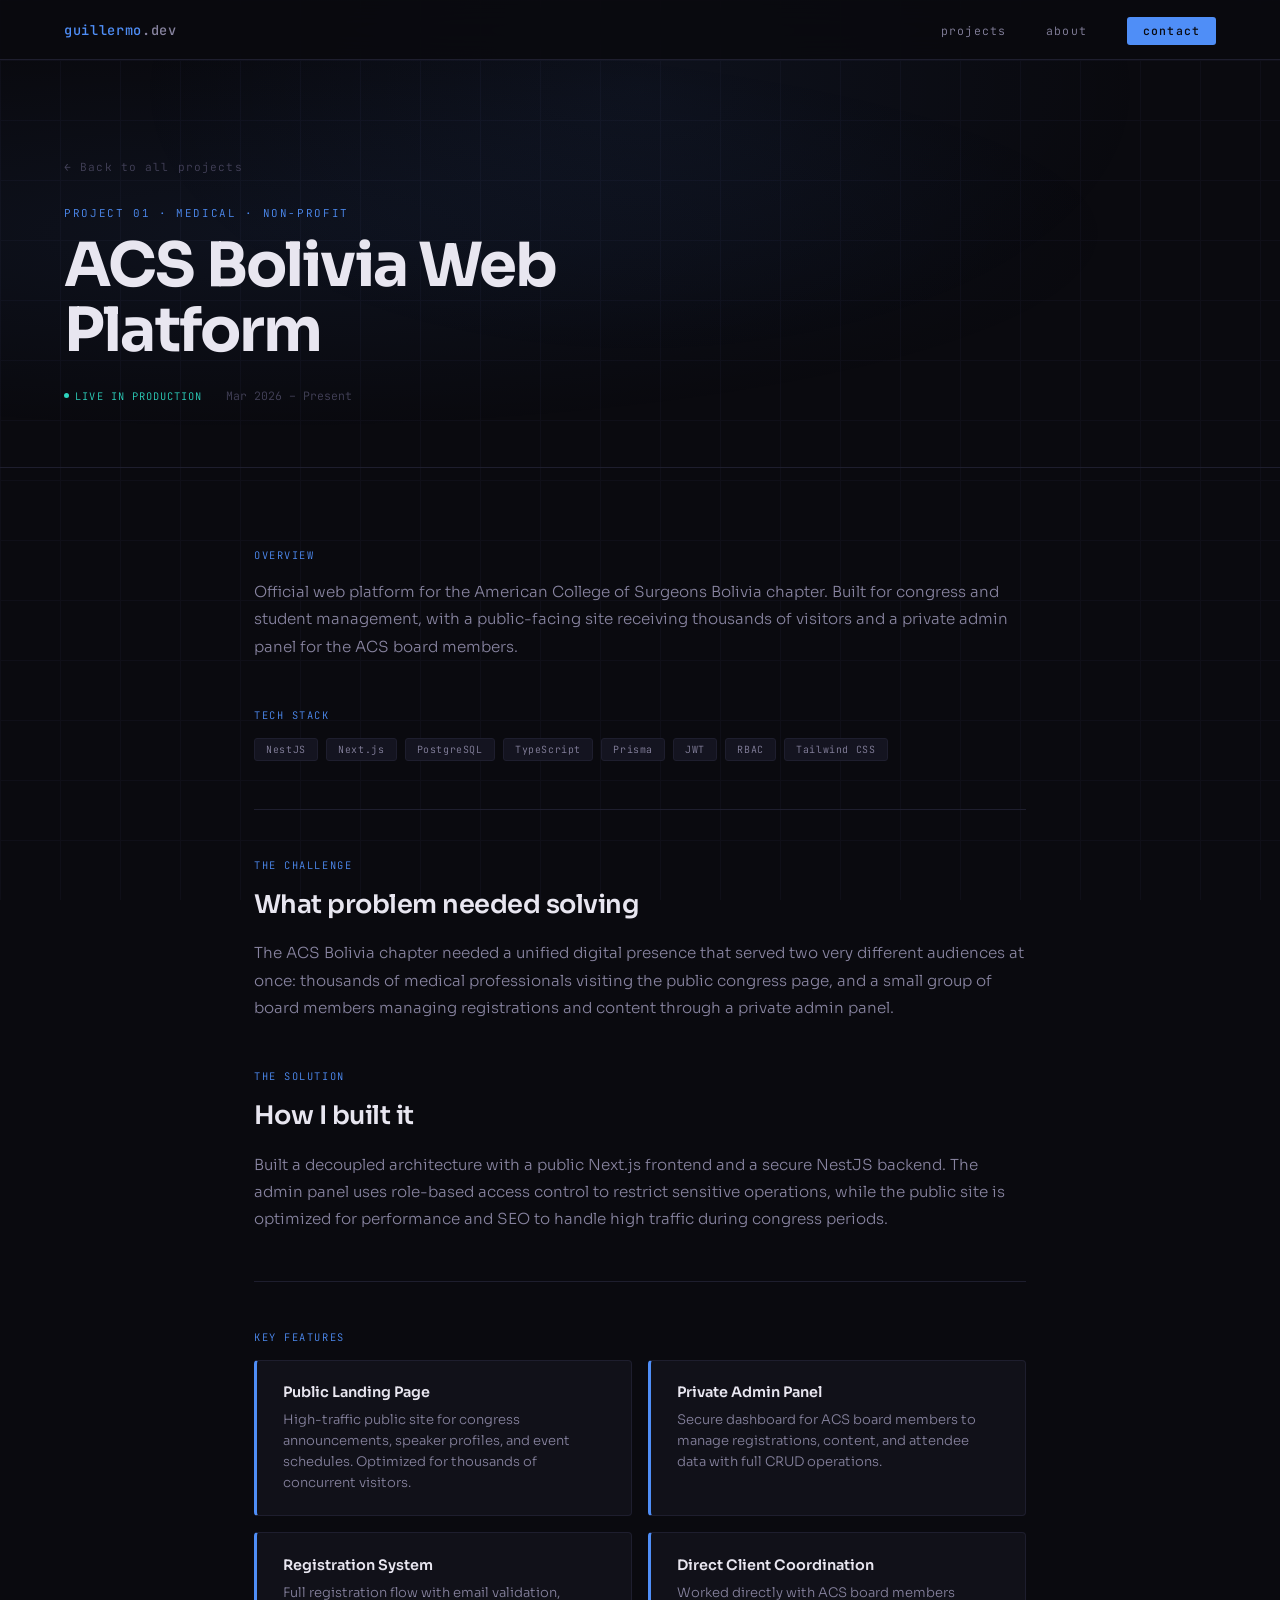
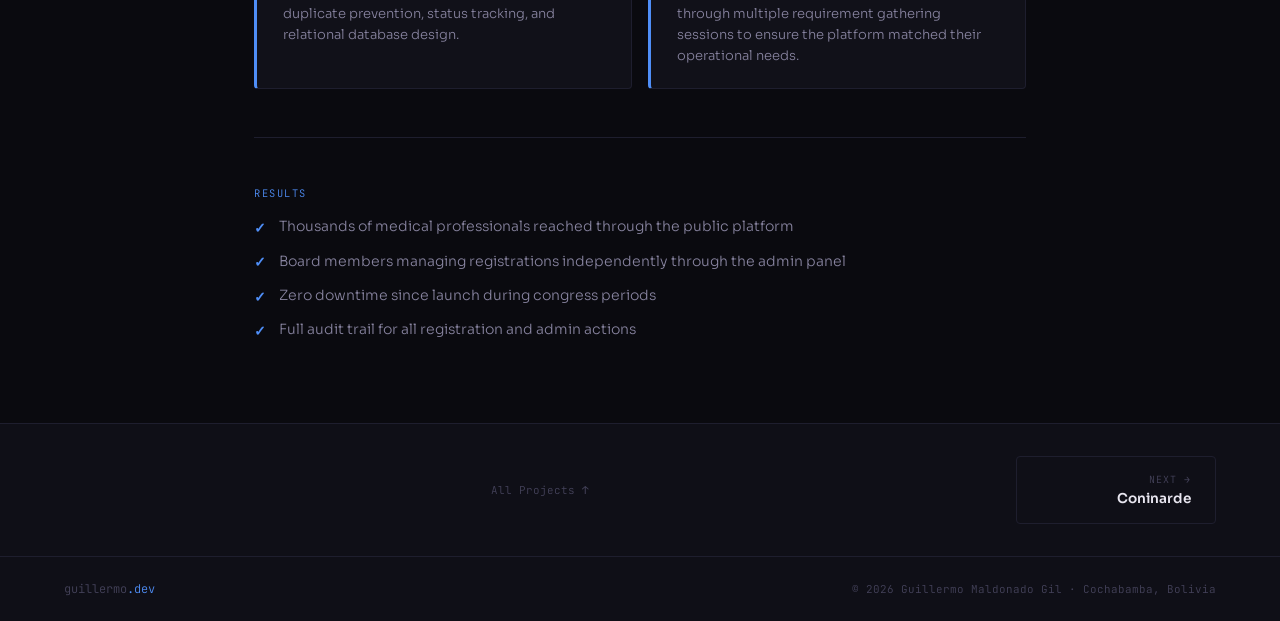
==== acs-bolivia.html @ 1a5e3084 "portafolio" ====
<!DOCTYPE html>
<html lang="en">
<head>
<meta charset="UTF-8"/>
<meta name="viewport" content="width=device-width, initial-scale=1.0"/>
<title>ACS Bolivia Web Platform — Guillermo Maldonado</title>
<link rel="preconnect" href="https://fonts.googleapis.com">
<link href="https://fonts.googleapis.com/css2?family=Sora:wght@300;400;600;700&family=JetBrains+Mono:wght@300;400;500&display=swap" rel="stylesheet">
<link rel="stylesheet" href="shared.css">
<style>
  .project-hero {
    min-height: 52vh;
    display: flex;
    align-items: flex-end;
    padding: 8rem 4rem 4rem;
    position: relative;
    z-index: 1;
    border-bottom: 1px solid var(--border);
  }
  .hero-glow {
    position: absolute;
    top: 0; left: 0; right: 0; bottom: 0;
    background: radial-gradient(ellipse at 20% 50%, #4F8EF710 0%, transparent 60%);
    pointer-events: none;
  }
  .back-link {
    display: inline-flex;
    align-items: center;
    gap: 0.5rem;
    font-family: 'JetBrains Mono', monospace;
    font-size: 0.7rem;
    letter-spacing: 0.1em;
    color: var(--text-dim);
    text-decoration: none;
    margin-bottom: 2rem;
    transition: color 0.2s;
  }
  .back-link:hover { color: var(--accent); }
  .hero-eyebrow {
    font-family: 'JetBrains Mono', monospace;
    font-size: 0.68rem;
    letter-spacing: 0.15em;
    text-transform: uppercase;
    color: #4F8EF7;
    margin-bottom: 0.8rem;
  }
  .hero-title {
    font-size: clamp(2rem, 5vw, 3.8rem);
    font-weight: 700;
    letter-spacing: -0.03em;
    line-height: 1.08;
    color: var(--text);
    margin-bottom: 1.5rem;
    max-width: 720px;
  }
  .hero-meta {
    display: flex;
    align-items: center;
    gap: 1.5rem;
    flex-wrap: wrap;
  }
  .hero-period {
    font-family: 'JetBrains Mono', monospace;
    font-size: 0.72rem;
    color: var(--text-dim);
  }
  .thesis-badge {
    font-family: 'JetBrains Mono', monospace;
    font-size: 0.65rem;
    letter-spacing: 0.1em;
    color: #F5C842;
    background: rgba(245,200,66,0.08);
    border: 1px solid rgba(245,200,66,0.2);
    padding: 0.25rem 0.7rem;
    border-radius: 3px;
  }

  /* content */
  .content {
    max-width: 900px;
    margin: 0 auto;
    padding: 5rem 4rem;
    position: relative;
    z-index: 1;
  }

  .section-label {
    font-family: 'JetBrains Mono', monospace;
    font-size: 0.65rem;
    letter-spacing: 0.15em;
    text-transform: uppercase;
    color: #4F8EF7;
    margin-bottom: 1rem;
  }

  .section-title {
    font-size: 1.6rem;
    font-weight: 600;
    letter-spacing: -0.02em;
    color: var(--text);
    margin-bottom: 1.2rem;
  }

  .section-text {
    font-size: 0.95rem;
    color: var(--text-mid);
    line-height: 1.8;
    margin-bottom: 3rem;
  }

  .divider {
    border: none;
    border-top: 1px solid var(--border);
    margin: 3rem 0;
  }

  /* tech stack */
  .tech-stack {
    display: flex;
    flex-wrap: wrap;
    gap: 0.5rem;
    margin-bottom: 3rem;
  }

  /* feature cards */
  .feat-grid {
    display: grid;
    grid-template-columns: 1fr 1fr;
    gap: 1rem;
    margin-bottom: 3rem;
  }
  .feat-card {
    background: var(--bg-card);
    border: 1px solid var(--border);
    border-left: 3px solid #4F8EF7;
    border-radius: 4px;
    padding: 1.4rem 1.6rem;
    transition: border-color 0.2s;
  }
  .feat-card:hover { border-color: #4F8EF7; }
  .feat-title {
    font-weight: 600;
    font-size: 0.9rem;
    color: var(--text);
    margin-bottom: 0.5rem;
  }
  .feat-desc {
    font-size: 0.82rem;
    color: var(--text-mid);
    line-height: 1.6;
  }

  /* results */
  .results-list { display: flex; flex-direction: column; gap: 0.7rem; }
  .result-item {
    display: flex;
    align-items: flex-start;
    gap: 0.8rem;
    font-size: 0.88rem;
    color: var(--text-mid);
    line-height: 1.5;
  }
  .result-check {
    color: #4F8EF7;
    font-weight: 600;
    font-size: 0.9rem;
    flex-shrink: 0;
    margin-top: 0.1rem;
  }

  /* nav between projects */
  .project-nav {
    display: flex;
    justify-content: space-between;
    align-items: center;
    padding: 2rem 4rem;
    border-top: 1px solid var(--border);
    background: var(--bg-2);
    position: relative;
    z-index: 1;
  }
  .proj-nav-link {
    display: flex;
    flex-direction: column;
    gap: 0.3rem;
    text-decoration: none;
    padding: 1rem 1.5rem;
    border: 1px solid var(--border);
    border-radius: 4px;
    transition: border-color 0.2s, background 0.2s;
    min-width: 200px;
  }
  .proj-nav-link:hover { border-color: var(--accent); background: var(--bg-card); }
  .proj-nav-label {
    font-family: 'JetBrains Mono', monospace;
    font-size: 0.62rem;
    letter-spacing: 0.1em;
    color: var(--text-dim);
    text-transform: uppercase;
  }
  .proj-nav-title {
    font-size: 0.85rem;
    font-weight: 600;
    color: var(--text);
  }
  .proj-nav-link.right { text-align: right; }
  .proj-nav-center {
    font-family: 'JetBrains Mono', monospace;
    font-size: 0.68rem;
    color: var(--text-dim);
    text-decoration: none;
    transition: color 0.2s;
  }
  .proj-nav-center:hover { color: var(--accent); }

  @media (max-width: 900px) {
    .project-hero { padding: 6rem 1.5rem 3rem; }
    .content { padding: 3rem 1.5rem; }
    .feat-grid { grid-template-columns: 1fr; }
    .project-nav { padding: 1.5rem; flex-wrap: wrap; gap: 1rem; }
    .proj-nav-link { min-width: 140px; }
  }
</style>
</head>
<body>

<nav>
  <a href="index.html" class="nav-logo">guillermo<span>.dev</span></a>
  <ul class="nav-links">
    <li><a href="index.html#projects">projects</a></li>
    <li><a href="index.html#about">about</a></li>
    <li><a href="index.html#contact" class="nav-cta">contact</a></li>
  </ul>
</nav>

<div class="project-hero">
  <div class="hero-glow"></div>
  <div style="position:relative;z-index:1;width:100%;">
    <a href="index.html#projects" class="back-link">← Back to all projects</a>
    <div class="hero-eyebrow">PROJECT 01  ·  Medical · Non-Profit</div>
    <h1 class="hero-title">ACS Bolivia Web Platform</h1>
    <div class="hero-meta">
      <span class="live-badge"><span class="live-dot"></span>Live in production</span>
      <span class="hero-period">Mar 2026 – Present</span>
    </div>
  </div>
</div>

<div class="content">

  <div class="section-label">Overview</div>
  <p class="section-text">Official web platform for the American College of Surgeons Bolivia chapter. Built for congress and student management, with a public-facing site receiving thousands of visitors and a private admin panel for the ACS board members.</p>

  <div class="section-label">Tech Stack</div>
  <div class="tech-stack"><span class="tech-tag">NestJS</span><span class="tech-tag">Next.js</span><span class="tech-tag">PostgreSQL</span><span class="tech-tag">TypeScript</span><span class="tech-tag">Prisma</span><span class="tech-tag">JWT</span><span class="tech-tag">RBAC</span><span class="tech-tag">Tailwind CSS</span></div>

  <hr class="divider">

  <div class="section-label">The Challenge</div>
  <h2 class="section-title">What problem needed solving</h2>
  <p class="section-text">The ACS Bolivia chapter needed a unified digital presence that served two very different audiences at once: thousands of medical professionals visiting the public congress page, and a small group of board members managing registrations and content through a private admin panel.</p>

  <div class="section-label">The Solution</div>
  <h2 class="section-title">How I built it</h2>
  <p class="section-text">Built a decoupled architecture with a public Next.js frontend and a secure NestJS backend. The admin panel uses role-based access control to restrict sensitive operations, while the public site is optimized for performance and SEO to handle high traffic during congress periods.</p>

  <hr class="divider">

  <div class="section-label">Key Features</div>
  <div class="feat-grid">
    <div class="feat-card">
      <div class="feat-title">Public Landing Page</div>
      <div class="feat-desc">High-traffic public site for congress announcements, speaker profiles, and event schedules. Optimized for thousands of concurrent visitors.</div>
    </div>
    <div class="feat-card">
      <div class="feat-title">Private Admin Panel</div>
      <div class="feat-desc">Secure dashboard for ACS board members to manage registrations, content, and attendee data with full CRUD operations.</div>
    </div>
    <div class="feat-card">
      <div class="feat-title">Registration System</div>
      <div class="feat-desc">Full registration flow with email validation, duplicate prevention, status tracking, and relational database design.</div>
    </div>
    <div class="feat-card">
      <div class="feat-title">Direct Client Coordination</div>
      <div class="feat-desc">Worked directly with ACS board members through multiple requirement gathering sessions to ensure the platform matched their operational needs.</div>
    </div></div>

  <hr class="divider">

  <div class="section-label">Results</div>
  <div class="results-list">
    <div class="result-item">
      <span class="result-check">✓</span>
      <span>Thousands of medical professionals reached through the public platform</span>
    </div>
    <div class="result-item">
      <span class="result-check">✓</span>
      <span>Board members managing registrations independently through the admin panel</span>
    </div>
    <div class="result-item">
      <span class="result-check">✓</span>
      <span>Zero downtime since launch during congress periods</span>
    </div>
    <div class="result-item">
      <span class="result-check">✓</span>
      <span>Full audit trail for all registration and admin actions</span>
    </div></div>

</div>

<!-- project navigation -->
<div class="project-nav">
  <div></div>

  <a href="index.html#projects" class="proj-nav-center">All Projects ↑</a>

  <a href="coninarde.html" class="proj-nav-link right">
    <span class="proj-nav-label">Next →</span>
    <span class="proj-nav-title">Coninarde</span>
  </a>
</div>

<footer>
  <span class="footer-logo">guillermo<span>.dev</span></span>
  <span class="footer-copy">© 2026 Guillermo Maldonado Gil · Cochabamba, Bolivia</span>
</footer>

</body>
</html>
---- shared.css ----
@import url('https://fonts.googleapis.com/css2?family=Sora:wght@300;400;600;700&family=JetBrains+Mono:wght@300;400;500&display=swap');

:root {
  --bg:        #0A0A0F;
  --bg-2:      #0F0F17;
  --bg-3:      #141420;
  --bg-card:   #111119;
  --border:    #1E1E2E;
  --border-2:  #2A2A3E;
  --accent:    #4F8EF7;
  --accent-2:  #7B5EA7;
  --accent-3:  #2DD4BF;
  --text:      #E8E6F0;
  --text-mid:  #8884A0;
  --text-dim:  #44425A;
}

*, *::before, *::after { box-sizing: border-box; margin: 0; padding: 0; }
html { scroll-behavior: smooth; }

body {
  background: var(--bg);
  color: var(--text);
  font-family: 'Sora', sans-serif;
  font-weight: 300;
  overflow-x: hidden;
}

body::before {
  content: '';
  position: fixed;
  inset: 0;
  background-image:
    linear-gradient(var(--border) 1px, transparent 1px),
    linear-gradient(90deg, var(--border) 1px, transparent 1px);
  background-size: 60px 60px;
  opacity: 0.3;
  pointer-events: none;
  z-index: 0;
}

body::after {
  content: '';
  position: fixed;
  top: -20vh; left: 50%;
  transform: translateX(-50%);
  width: 80vw; height: 60vh;
  background: radial-gradient(ellipse, rgba(79,142,247,0.06) 0%, transparent 70%);
  pointer-events: none;
  z-index: 0;
}

nav {
  position: fixed;
  top: 0; left: 0; right: 0;
  z-index: 100;
  display: flex;
  justify-content: space-between;
  align-items: center;
  padding: 1.2rem 4rem;
  background: rgba(10,10,15,0.85);
  backdrop-filter: blur(20px);
  border-bottom: 1px solid var(--border);
}

.nav-logo {
  font-family: 'JetBrains Mono', monospace;
  font-size: 0.85rem;
  font-weight: 500;
  color: var(--accent);
  text-decoration: none;
  letter-spacing: 0.05em;
}
.nav-logo span { color: var(--text-mid); }

.nav-links { display: flex; gap: 2.5rem; list-style: none; align-items: center; }
.nav-links a {
  font-family: 'JetBrains Mono', monospace;
  font-size: 0.72rem;
  letter-spacing: 0.1em;
  color: var(--text-mid);
  text-decoration: none;
  transition: color 0.2s;
}
.nav-links a:hover { color: var(--accent); }
.nav-cta {
  background: var(--accent) !important;
  color: var(--bg) !important;
  padding: 0.4rem 1rem;
  border-radius: 3px;
  font-weight: 500 !important;
}

.btn {
  display: inline-flex;
  align-items: center;
  gap: 0.5rem;
  padding: 0.65rem 1.5rem;
  border-radius: 3px;
  font-family: 'JetBrains Mono', monospace;
  font-size: 0.72rem;
  letter-spacing: 0.08em;
  text-decoration: none;
  transition: all 0.2s;
  cursor: pointer;
  border: none;
}
.btn-primary { background: var(--accent); color: var(--bg); font-weight: 500; }
.btn-primary:hover { background: #6BA3FF; transform: translateY(-2px); }
.btn-ghost { border: 1px solid var(--border-2); color: var(--text-mid); background: transparent; }
.btn-ghost:hover { border-color: var(--accent); color: var(--accent); transform: translateY(-2px); }

.live-badge {
  display: inline-flex;
  align-items: center;
  gap: 0.4rem;
  font-family: 'JetBrains Mono', monospace;
  font-size: 0.65rem;
  letter-spacing: 0.1em;
  text-transform: uppercase;
  color: var(--accent-3);
}
.live-dot {
  width: 5px; height: 5px;
  border-radius: 50%;
  background: var(--accent-3);
  animation: pulse 2s infinite;
}
.tech-tag {
  font-family: 'JetBrains Mono', monospace;
  font-size: 0.62rem;
  letter-spacing: 0.06em;
  color: var(--text-mid);
  background: var(--bg-3);
  border: 1px solid var(--border);
  padding: 0.25rem 0.7rem;
  border-radius: 3px;
}

footer {
  background: var(--bg-2);
  border-top: 1px solid var(--border);
  padding: 1.5rem 4rem;
  display: flex;
  justify-content: space-between;
  align-items: center;
  position: relative;
  z-index: 1;
}
.footer-logo { font-family: 'JetBrains Mono', monospace; font-size: 0.75rem; color: var(--text-dim); }
.footer-logo span { color: var(--accent); }
.footer-copy { font-family: 'JetBrains Mono', monospace; font-size: 0.68rem; color: var(--text-dim); }

@keyframes fadeUp {
  from { opacity: 0; transform: translateY(20px); }
  to   { opacity: 1; transform: translateY(0); }
}
@keyframes pulse {
  0%, 100% { opacity: 1; }
  50% { opacity: 0.3; }
}

@media (max-width: 900px) {
  nav { padding: 1rem 1.5rem; }
  .nav-links { display: none; }
  footer { padding: 1.2rem 1.5rem; flex-direction: column; gap: 0.5rem; }
}
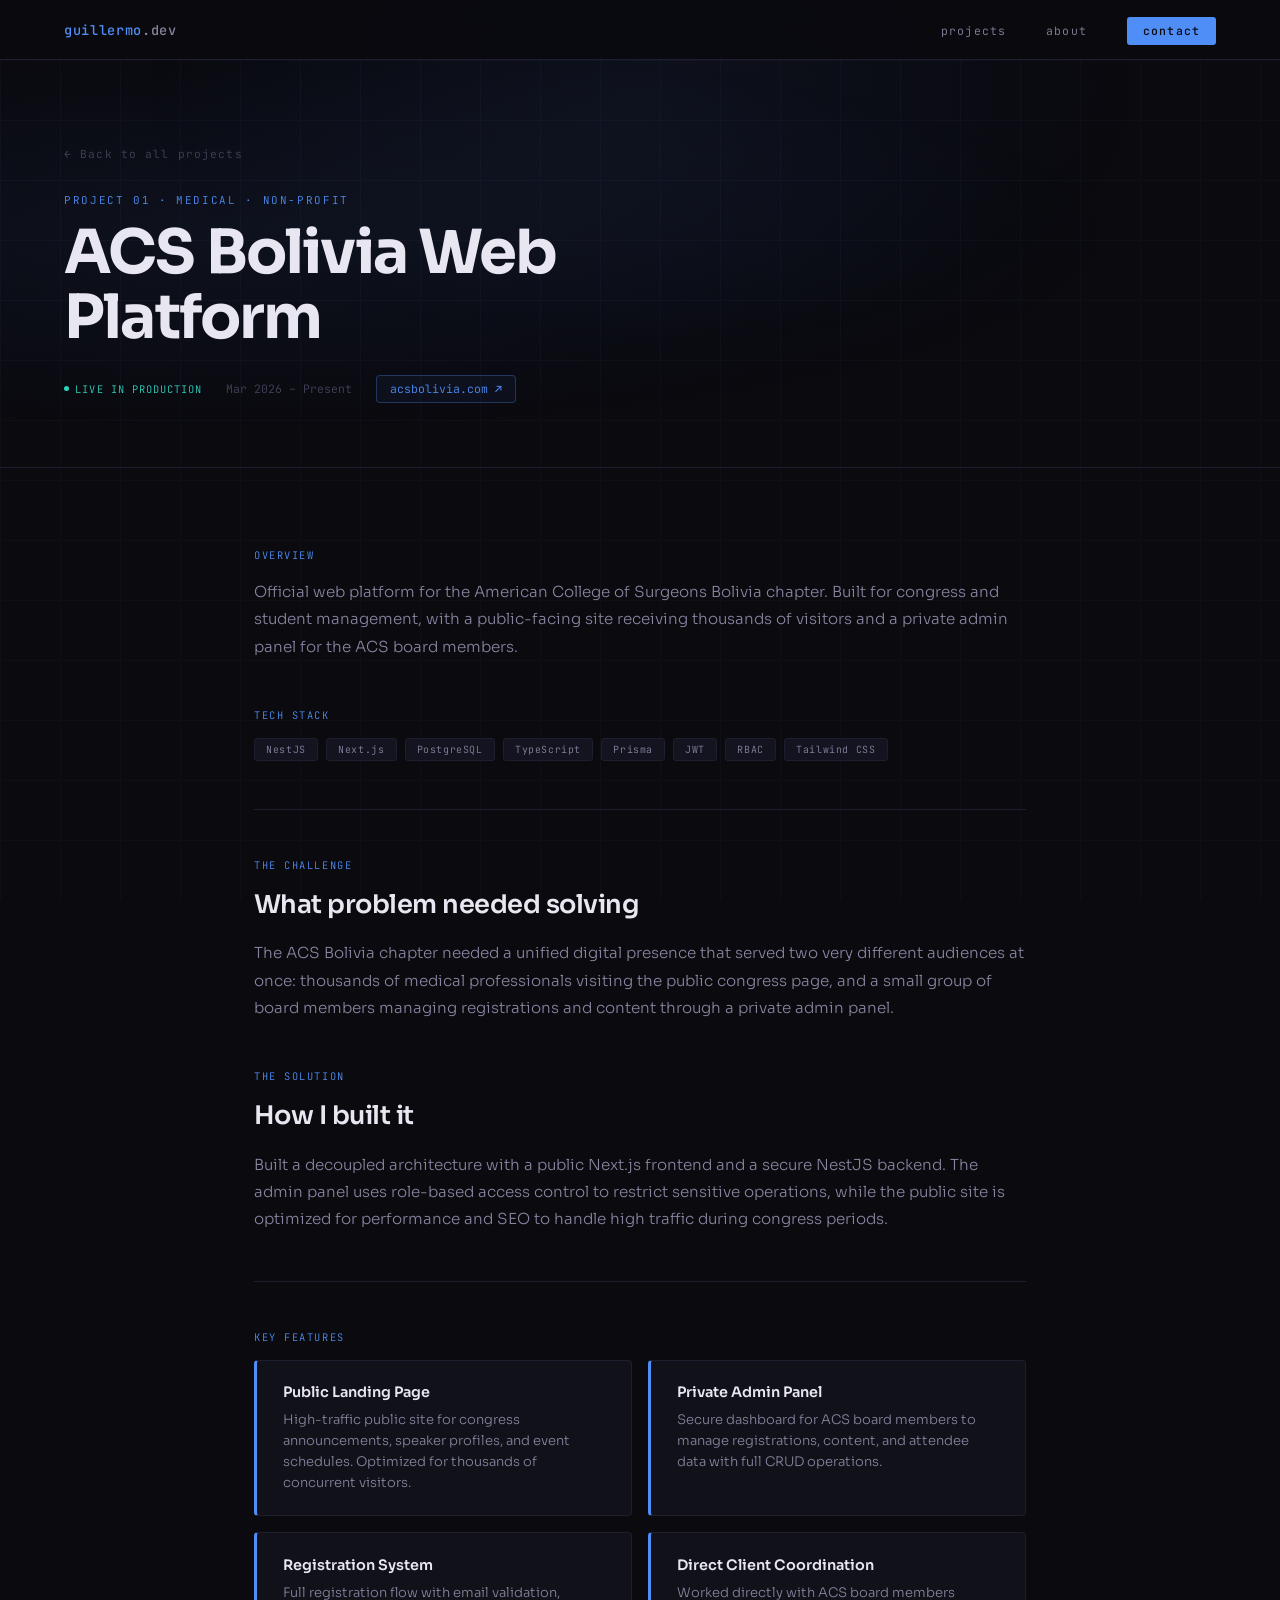
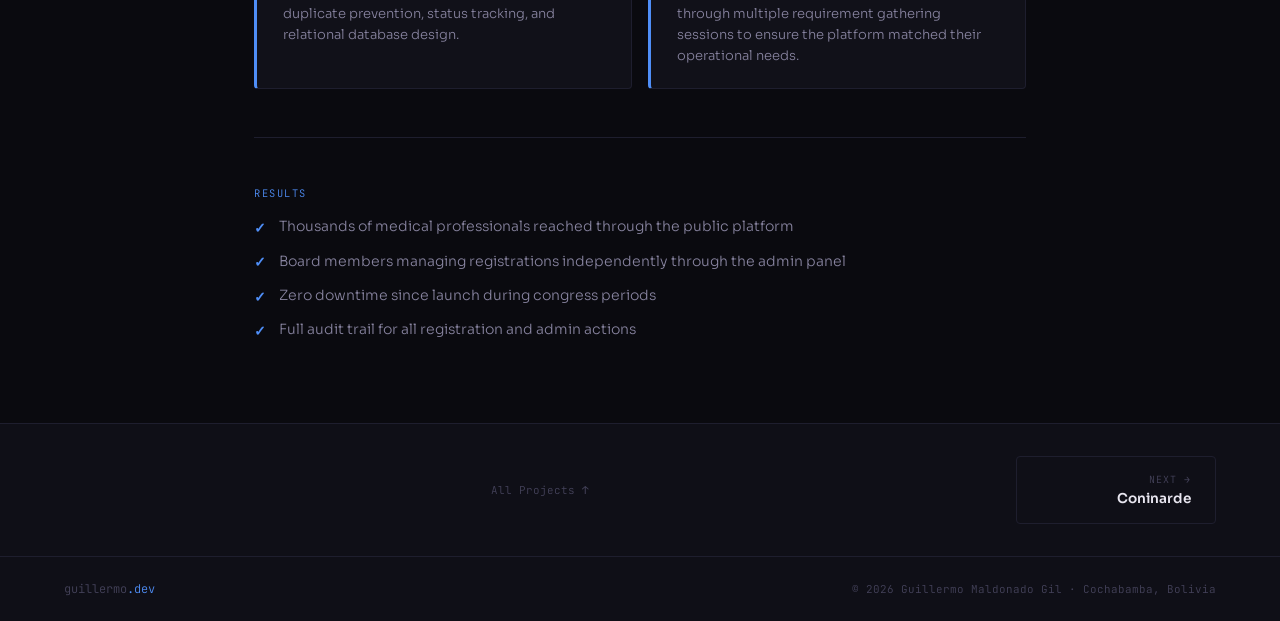
==== commit 77996c5b: "Fix/ responisve design" ====
--- a/acs-bolivia.html
+++ b/acs-bolivia.html
@@ -64,6 +64,28 @@
     font-size: 0.72rem;
     color: var(--text-dim);
   }
+  
+  /* Nuevo estilo para el enlace del sitio */
+  .site-link {
+    font-family: 'JetBrains Mono', monospace;
+    font-size: 0.72rem;
+    color: #4F8EF7;
+    text-decoration: none;
+    padding: 0.35rem 0.8rem;
+    border: 1px solid rgba(79, 142, 247, 0.3);
+    border-radius: 4px;
+    background: rgba(79, 142, 247, 0.05);
+    transition: all 0.2s ease;
+    display: inline-flex;
+    align-items: center;
+    gap: 0.4rem;
+  }
+  .site-link:hover {
+    background: rgba(79, 142, 247, 0.15);
+    border-color: #4F8EF7;
+    transform: translateY(-2px);
+  }
+
   .thesis-badge {
     font-family: 'JetBrains Mono', monospace;
     font-size: 0.65rem;
@@ -213,12 +235,46 @@
   }
   .proj-nav-center:hover { color: var(--accent); }
 
+  /* --- TABLET BREAKPOINT (hasta 900px) --- */
   @media (max-width: 900px) {
-    .project-hero { padding: 6rem 1.5rem 3rem; }
-    .content { padding: 3rem 1.5rem; }
+    .project-hero { padding: 6rem 2rem 3rem; }
+    .content { padding: 3rem 2rem; }
     .feat-grid { grid-template-columns: 1fr; }
-    .project-nav { padding: 1.5rem; flex-wrap: wrap; gap: 1rem; }
+    .project-nav { padding: 2rem; gap: 1rem; }
     .proj-nav-link { min-width: 140px; }
+  }
+
+  /* --- MOBILE BREAKPOINT (hasta 600px) --- */
+  @media (max-width: 600px) {
+    .project-hero { padding: 5rem 1.5rem 2rem; }
+    .content { padding: 2rem 1.5rem; }
+    
+    .hero-meta { 
+      flex-direction: column; 
+      align-items: flex-start; 
+      gap: 0.8rem; 
+    }
+
+    .project-nav { 
+      flex-direction: column; 
+      justify-content: center; 
+      align-items: center;
+      text-align: center;
+      gap: 1.5rem; 
+    }
+    
+    .project-nav div:first-child { 
+      display: none; 
+    }
+    
+    .proj-nav-link { 
+      width: 100%; 
+      align-items: center;
+      text-align: center; 
+    }
+    .proj-nav-link.right { 
+      text-align: center; 
+    }
   }
 </style>
 </head>
@@ -242,6 +298,8 @@
     <div class="hero-meta">
       <span class="live-badge"><span class="live-dot"></span>Live in production</span>
       <span class="hero-period">Mar 2026 – Present</span>
+      <!-- Nuevo botón de enlace implementado aquí -->
+      <a href="https://acsbolivia.com" target="_blank" rel="noopener noreferrer" class="site-link">acsbolivia.com ↗</a>
     </div>
   </div>
 </div>
--- a/shared.css
+++ b/shared.css
@@ -160,8 +160,39 @@
   50% { opacity: 0.3; }
 }
 
+/* --- TABLET BREAKPOINT (hasta 900px) --- */
 @media (max-width: 900px) {
-  nav { padding: 1rem 1.5rem; }
-  .nav-links { display: none; }
-  footer { padding: 1.2rem 1.5rem; flex-direction: column; gap: 0.5rem; }
+  nav { 
+    padding: 1rem 2rem; 
+  }
+  .nav-links { 
+    gap: 1.5rem; 
+  }
+  footer { 
+    padding: 1.5rem 2rem; 
+  }
 }
+
+/* --- MOBILE BREAKPOINT (hasta 600px) --- */
+@media (max-width: 600px) {
+  nav { 
+    padding: 1rem 1.5rem; 
+    flex-direction: column;
+    gap: 1rem;
+  }
+  .nav-links {
+    width: 100%;
+    justify-content: center;
+    gap: 1.2rem;
+  }
+  .nav-cta {
+    padding: 0.3rem 0.8rem; 
+  }
+  
+  footer { 
+    padding: 1.5rem; 
+    flex-direction: column; 
+    text-align: center;
+    gap: 0.8rem; 
+  }
+}
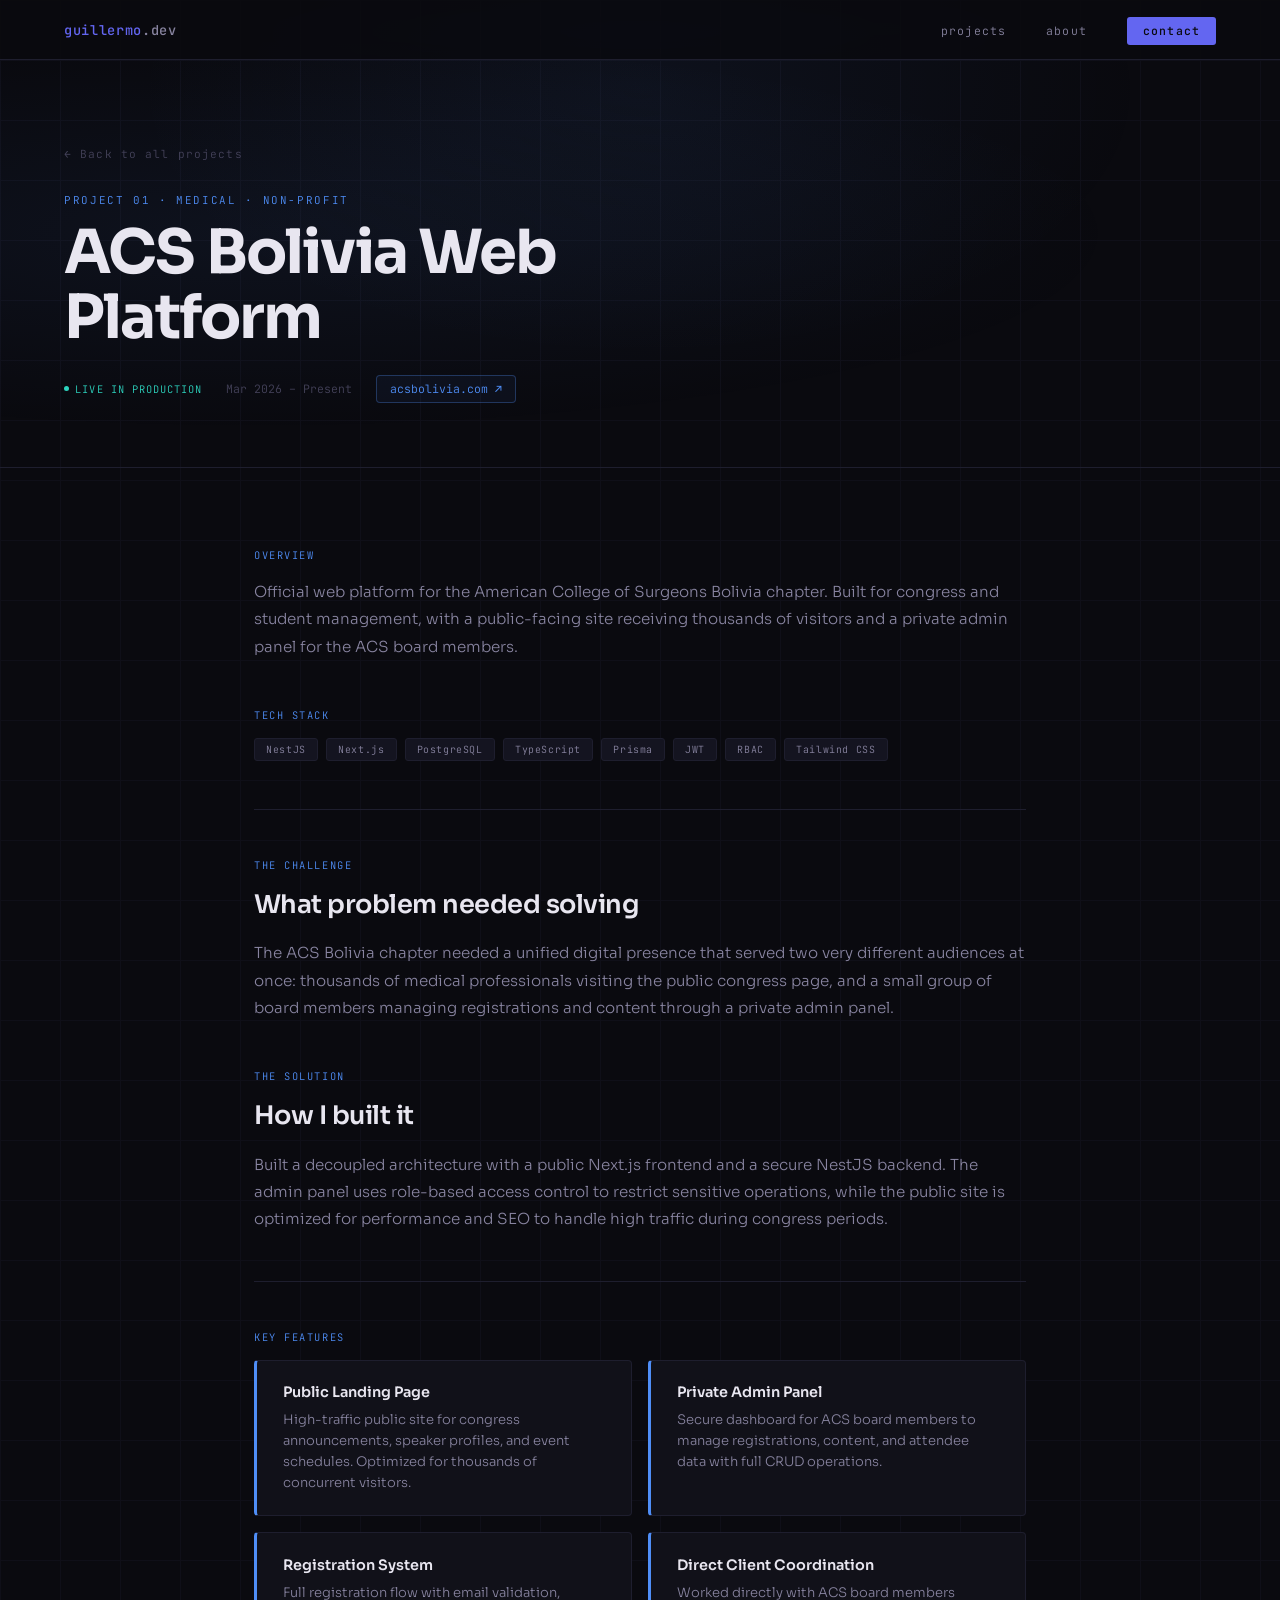
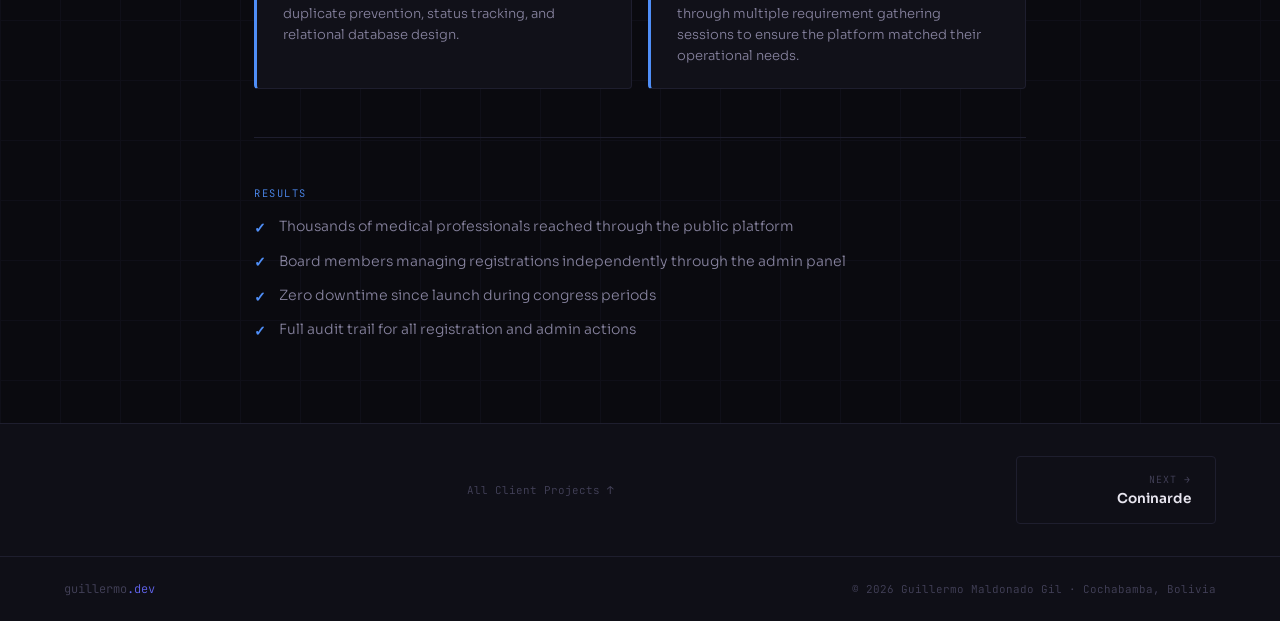
==== commit eff10ba1: "enh/se hicieron mejoras del portafolio" ====
--- a/acs-bolivia.html
+++ b/acs-bolivia.html
@@ -370,7 +370,7 @@
 <div class="project-nav">
   <div></div>
 
-  <a href="index.html#projects" class="proj-nav-center">All Projects ↑</a>
+  <a href="index.html#projects" class="proj-nav-center">All Client Projects ↑</a>
 
   <a href="coninarde.html" class="proj-nav-link right">
     <span class="proj-nav-label">Next →</span>
--- a/shared.css
+++ b/shared.css
@@ -7,7 +7,7 @@
   --bg-card:   #111119;
   --border:    #1E1E2E;
   --border-2:  #2A2A3E;
-  --accent:    #4F8EF7;
+  --accent:    #6366F1;
   --accent-2:  #7B5EA7;
   --accent-3:  #2DD4BF;
   --text:      #E8E6F0;
@@ -159,6 +159,11 @@
   0%, 100% { opacity: 1; }
   50% { opacity: 0.3; }
 }
+@keyframes pageIn {
+  from { opacity: 0; transform: translateY(8px); }
+  to   { opacity: 1; transform: translateY(0); }
+}
+body { animation: pageIn 0.4s ease forwards; }
 
 /* --- TABLET BREAKPOINT (hasta 900px) --- */
 @media (max-width: 900px) {
